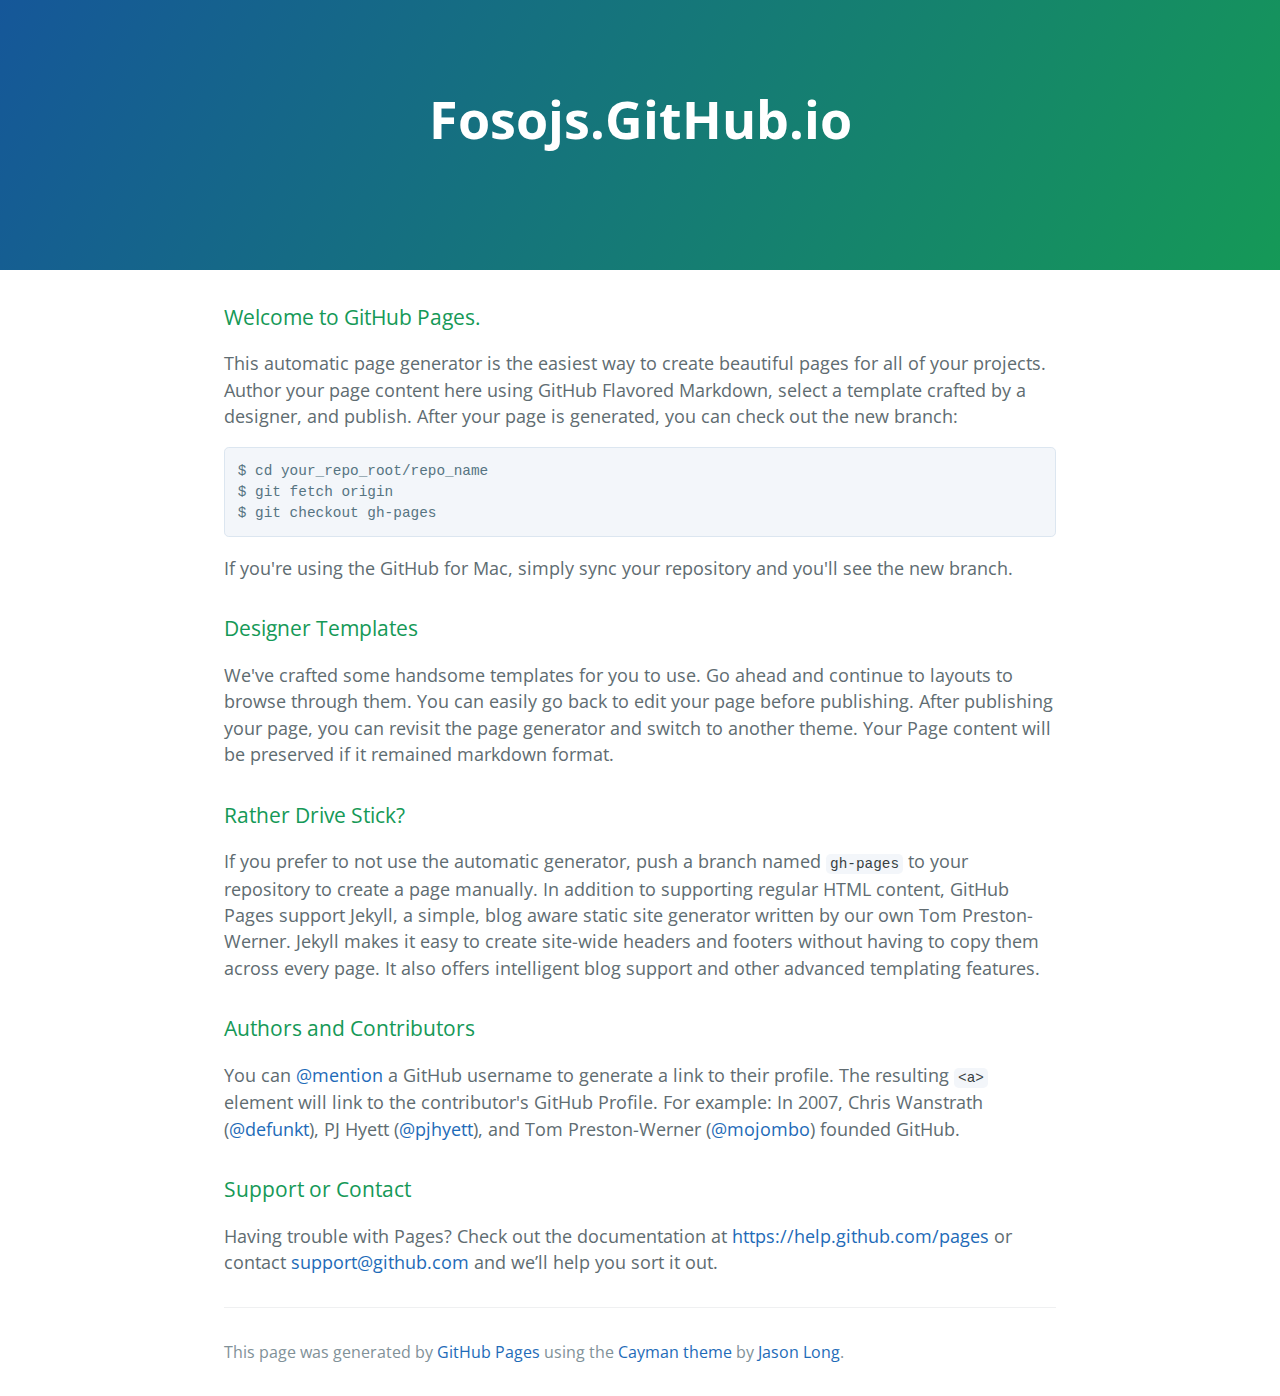
==== index.html @ 73aa97a2 "Replace master branch with page content via GitHub" ====
<!DOCTYPE html>
<html lang="en-us">
  <head>
    <meta charset="UTF-8">
    <title>Fosojs.GitHub.io by fosojs</title>
    <meta name="viewport" content="width=device-width, initial-scale=1">
    <link rel="stylesheet" type="text/css" href="stylesheets/normalize.css" media="screen">
    <link href='http://fonts.googleapis.com/css?family=Open+Sans:400,700' rel='stylesheet' type='text/css'>
    <link rel="stylesheet" type="text/css" href="stylesheets/stylesheet.css" media="screen">
    <link rel="stylesheet" type="text/css" href="stylesheets/github-light.css" media="screen">
  </head>
  <body>
    <section class="page-header">
      <h1 class="project-name">Fosojs.GitHub.io</h1>
      <h2 class="project-tagline"></h2>
    </section>

    <section class="main-content">
      <h3>
<a id="welcome-to-github-pages" class="anchor" href="#welcome-to-github-pages" aria-hidden="true"><span class="octicon octicon-link"></span></a>Welcome to GitHub Pages.</h3>

<p>This automatic page generator is the easiest way to create beautiful pages for all of your projects. Author your page content here using GitHub Flavored Markdown, select a template crafted by a designer, and publish. After your page is generated, you can check out the new branch:</p>

<pre><code>$ cd your_repo_root/repo_name
$ git fetch origin
$ git checkout gh-pages
</code></pre>

<p>If you're using the GitHub for Mac, simply sync your repository and you'll see the new branch.</p>

<h3>
<a id="designer-templates" class="anchor" href="#designer-templates" aria-hidden="true"><span class="octicon octicon-link"></span></a>Designer Templates</h3>

<p>We've crafted some handsome templates for you to use. Go ahead and continue to layouts to browse through them. You can easily go back to edit your page before publishing. After publishing your page, you can revisit the page generator and switch to another theme. Your Page content will be preserved if it remained markdown format.</p>

<h3>
<a id="rather-drive-stick" class="anchor" href="#rather-drive-stick" aria-hidden="true"><span class="octicon octicon-link"></span></a>Rather Drive Stick?</h3>

<p>If you prefer to not use the automatic generator, push a branch named <code>gh-pages</code> to your repository to create a page manually. In addition to supporting regular HTML content, GitHub Pages support Jekyll, a simple, blog aware static site generator written by our own Tom Preston-Werner. Jekyll makes it easy to create site-wide headers and footers without having to copy them across every page. It also offers intelligent blog support and other advanced templating features.</p>

<h3>
<a id="authors-and-contributors" class="anchor" href="#authors-and-contributors" aria-hidden="true"><span class="octicon octicon-link"></span></a>Authors and Contributors</h3>

<p>You can <a href="https://github.com/blog/821" class="user-mention">@mention</a> a GitHub username to generate a link to their profile. The resulting <code>&lt;a&gt;</code> element will link to the contributor's GitHub Profile. For example: In 2007, Chris Wanstrath (<a href="https://github.com/defunkt" class="user-mention">@defunkt</a>), PJ Hyett (<a href="https://github.com/pjhyett" class="user-mention">@pjhyett</a>), and Tom Preston-Werner (<a href="https://github.com/mojombo" class="user-mention">@mojombo</a>) founded GitHub.</p>

<h3>
<a id="support-or-contact" class="anchor" href="#support-or-contact" aria-hidden="true"><span class="octicon octicon-link"></span></a>Support or Contact</h3>

<p>Having trouble with Pages? Check out the documentation at <a href="https://help.github.com/pages">https://help.github.com/pages</a> or contact <a href="mailto:support@github.com">support@github.com</a> and we’ll help you sort it out.</p>

      <footer class="site-footer">

        <span class="site-footer-credits">This page was generated by <a href="https://pages.github.com">GitHub Pages</a> using the <a href="https://github.com/jasonlong/cayman-theme">Cayman theme</a> by <a href="https://twitter.com/jasonlong">Jason Long</a>.</span>
      </footer>

    </section>

  
  </body>
</html>
---- stylesheets/stylesheet.css ----
* {
  box-sizing: border-box; }

body {
  padding: 0;
  margin: 0;
  font-family: "Open Sans", "Helvetica Neue", Helvetica, Arial, sans-serif;
  font-size: 16px;
  line-height: 1.5;
  color: #606c71; }

a {
  color: #1e6bb8;
  text-decoration: none; }
  a:hover {
    text-decoration: underline; }

.btn {
  display: inline-block;
  margin-bottom: 1rem;
  color: rgba(255, 255, 255, 0.7);
  background-color: rgba(255, 255, 255, 0.08);
  border-color: rgba(255, 255, 255, 0.2);
  border-style: solid;
  border-width: 1px;
  border-radius: 0.3rem;
  transition: color 0.2s, background-color 0.2s, border-color 0.2s; }
  .btn + .btn {
    margin-left: 1rem; }

.btn:hover {
  color: rgba(255, 255, 255, 0.8);
  text-decoration: none;
  background-color: rgba(255, 255, 255, 0.2);
  border-color: rgba(255, 255, 255, 0.3); }

@media screen and (min-width: 64em) {
  .btn {
    padding: 0.75rem 1rem; } }

@media screen and (min-width: 42em) and (max-width: 64em) {
  .btn {
    padding: 0.6rem 0.9rem;
    font-size: 0.9rem; } }

@media screen and (max-width: 42em) {
  .btn {
    display: block;
    width: 100%;
    padding: 0.75rem;
    font-size: 0.9rem; }
    .btn + .btn {
      margin-top: 1rem;
      margin-left: 0; } }

.page-header {
  color: #fff;
  text-align: center;
  background-color: #159957;
  background-image: linear-gradient(120deg, #155799, #159957); }

@media screen and (min-width: 64em) {
  .page-header {
    padding: 5rem 6rem; } }

@media screen and (min-width: 42em) and (max-width: 64em) {
  .page-header {
    padding: 3rem 4rem; } }

@media screen and (max-width: 42em) {
  .page-header {
    padding: 2rem 1rem; } }

.project-name {
  margin-top: 0;
  margin-bottom: 0.1rem; }

@media screen and (min-width: 64em) {
  .project-name {
    font-size: 3.25rem; } }

@media screen and (min-width: 42em) and (max-width: 64em) {
  .project-name {
    font-size: 2.25rem; } }

@media screen and (max-width: 42em) {
  .project-name {
    font-size: 1.75rem; } }

.project-tagline {
  margin-bottom: 2rem;
  font-weight: normal;
  opacity: 0.7; }

@media screen and (min-width: 64em) {
  .project-tagline {
    font-size: 1.25rem; } }

@media screen and (min-width: 42em) and (max-width: 64em) {
  .project-tagline {
    font-size: 1.15rem; } }

@media screen and (max-width: 42em) {
  .project-tagline {
    font-size: 1rem; } }

.main-content :first-child {
  margin-top: 0; }
.main-content img {
  max-width: 100%; }
.main-content h1, .main-content h2, .main-content h3, .main-content h4, .main-content h5, .main-content h6 {
  margin-top: 2rem;
  margin-bottom: 1rem;
  font-weight: normal;
  color: #159957; }
.main-content p {
  margin-bottom: 1em; }
.main-content code {
  padding: 2px 4px;
  font-family: Consolas, "Liberation Mono", Menlo, Courier, monospace;
  font-size: 0.9rem;
  color: #383e41;
  background-color: #f3f6fa;
  border-radius: 0.3rem; }
.main-content pre {
  padding: 0.8rem;
  margin-top: 0;
  margin-bottom: 1rem;
  font: 1rem Consolas, "Liberation Mono", Menlo, Courier, monospace;
  color: #567482;
  word-wrap: normal;
  background-color: #f3f6fa;
  border: solid 1px #dce6f0;
  border-radius: 0.3rem; }
  .main-content pre > code {
    padding: 0;
    margin: 0;
    font-size: 0.9rem;
    color: #567482;
    word-break: normal;
    white-space: pre;
    background: transparent;
    border: 0; }
.main-content .highlight {
  margin-bottom: 1rem; }
  .main-content .highlight pre {
    margin-bottom: 0;
    word-break: normal; }
.main-content .highlight pre, .main-content pre {
  padding: 0.8rem;
  overflow: auto;
  font-size: 0.9rem;
  line-height: 1.45;
  border-radius: 0.3rem; }
.main-content pre code, .main-content pre tt {
  display: inline;
  max-width: initial;
  padding: 0;
  margin: 0;
  overflow: initial;
  line-height: inherit;
  word-wrap: normal;
  background-color: transparent;
  border: 0; }
  .main-content pre code:before, .main-content pre code:after, .main-content pre tt:before, .main-content pre tt:after {
    content: normal; }
.main-content ul, .main-content ol {
  margin-top: 0; }
.main-content blockquote {
  padding: 0 1rem;
  margin-left: 0;
  color: #819198;
  border-left: 0.3rem solid #dce6f0; }
  .main-content blockquote > :first-child {
    margin-top: 0; }
  .main-content blockquote > :last-child {
    margin-bottom: 0; }
.main-content table {
  display: block;
  width: 100%;
  overflow: auto;
  word-break: normal;
  word-break: keep-all; }
  .main-content table th {
    font-weight: bold; }
  .main-content table th, .main-content table td {
    padding: 0.5rem 1rem;
    border: 1px solid #e9ebec; }
.main-content dl {
  padding: 0; }
  .main-content dl dt {
    padding: 0;
    margin-top: 1rem;
    font-size: 1rem;
    font-weight: bold; }
  .main-content dl dd {
    padding: 0;
    margin-bottom: 1rem; }
.main-content hr {
  height: 2px;
  padding: 0;
  margin: 1rem 0;
  background-color: #eff0f1;
  border: 0; }

@media screen and (min-width: 64em) {
  .main-content {
    max-width: 64rem;
    padding: 2rem 6rem;
    margin: 0 auto;
    font-size: 1.1rem; } }

@media screen and (min-width: 42em) and (max-width: 64em) {
  .main-content {
    padding: 2rem 4rem;
    font-size: 1.1rem; } }

@media screen and (max-width: 42em) {
  .main-content {
    padding: 2rem 1rem;
    font-size: 1rem; } }

.site-footer {
  padding-top: 2rem;
  margin-top: 2rem;
  border-top: solid 1px #eff0f1; }

.site-footer-owner {
  display: block;
  font-weight: bold; }

.site-footer-credits {
  color: #819198; }

@media screen and (min-width: 64em) {
  .site-footer {
    font-size: 1rem; } }

@media screen and (min-width: 42em) and (max-width: 64em) {
  .site-footer {
    font-size: 1rem; } }

@media screen and (max-width: 42em) {
  .site-footer {
    font-size: 0.9rem; } }
---- stylesheets/github-light.css ----
/*
   Copyright 2014 GitHub Inc.

   Licensed under the Apache License, Version 2.0 (the "License");
   you may not use this file except in compliance with the License.
   You may obtain a copy of the License at

       http://www.apache.org/licenses/LICENSE-2.0

   Unless required by applicable law or agreed to in writing, software
   distributed under the License is distributed on an "AS IS" BASIS,
   WITHOUT WARRANTIES OR CONDITIONS OF ANY KIND, either express or implied.
   See the License for the specific language governing permissions and
   limitations under the License.

*/

.pl-c /* comment */ {
  color: #969896;
}

.pl-c1      /* constant, markup.raw, meta.diff.header, meta.module-reference, meta.property-name, support, support.constant, support.variable, variable.other.constant */,
.pl-s .pl-v /* string variable */ {
  color: #0086b3;
}

.pl-e  /* entity */,
.pl-en /* entity.name */ {
  color: #795da3;
}

.pl-s .pl-s1 /* string source */,
.pl-smi      /* storage.modifier.import, storage.modifier.package, storage.type.java, variable.other, variable.parameter.function */ {
  color: #333;
}

.pl-ent /* entity.name.tag */ {
  color: #63a35c;
}

.pl-k /* keyword, storage, storage.type */ {
  color: #a71d5d;
}

.pl-pds              /* punctuation.definition.string, string.regexp.character-class */,
.pl-s                /* string */,
.pl-s .pl-pse .pl-s1 /* string punctuation.section.embedded source */,
.pl-sr               /* string.regexp */,
.pl-sr .pl-cce       /* string.regexp constant.character.escape */,
.pl-sr .pl-sra       /* string.regexp string.regexp.arbitrary-repitition */,
.pl-sr .pl-sre       /* string.regexp source.ruby.embedded */ {
  color: #183691;
}

.pl-v /* variable */ {
  color: #ed6a43;
}

.pl-id /* invalid.deprecated */ {
  color: #b52a1d;
}

.pl-ii /* invalid.illegal */ {
  background-color: #b52a1d;
  color: #f8f8f8;
}

.pl-sr .pl-cce /* string.regexp constant.character.escape */ {
  color: #63a35c;
  font-weight: bold;
}

.pl-ml /* markup.list */ {
  color: #693a17;
}

.pl-mh        /* markup.heading */,
.pl-mh .pl-en /* markup.heading entity.name */,
.pl-ms        /* meta.separator */ {
  color: #1d3e81;
  font-weight: bold;
}

.pl-mq /* markup.quote */ {
  color: #008080;
}

.pl-mi /* markup.italic */ {
  color: #333;
  font-style: italic;
}

.pl-mb /* markup.bold */ {
  color: #333;
  font-weight: bold;
}

.pl-md /* markup.deleted, meta.diff.header.from-file */ {
  background-color: #ffecec;
  color: #bd2c00;
}

.pl-mi1 /* markup.inserted, meta.diff.header.to-file */ {
  background-color: #eaffea;
  color: #55a532;
}

.pl-mdr /* meta.diff.range */ {
  color: #795da3;
  font-weight: bold;
}

.pl-mo /* meta.output */ {
  color: #1d3e81;
}
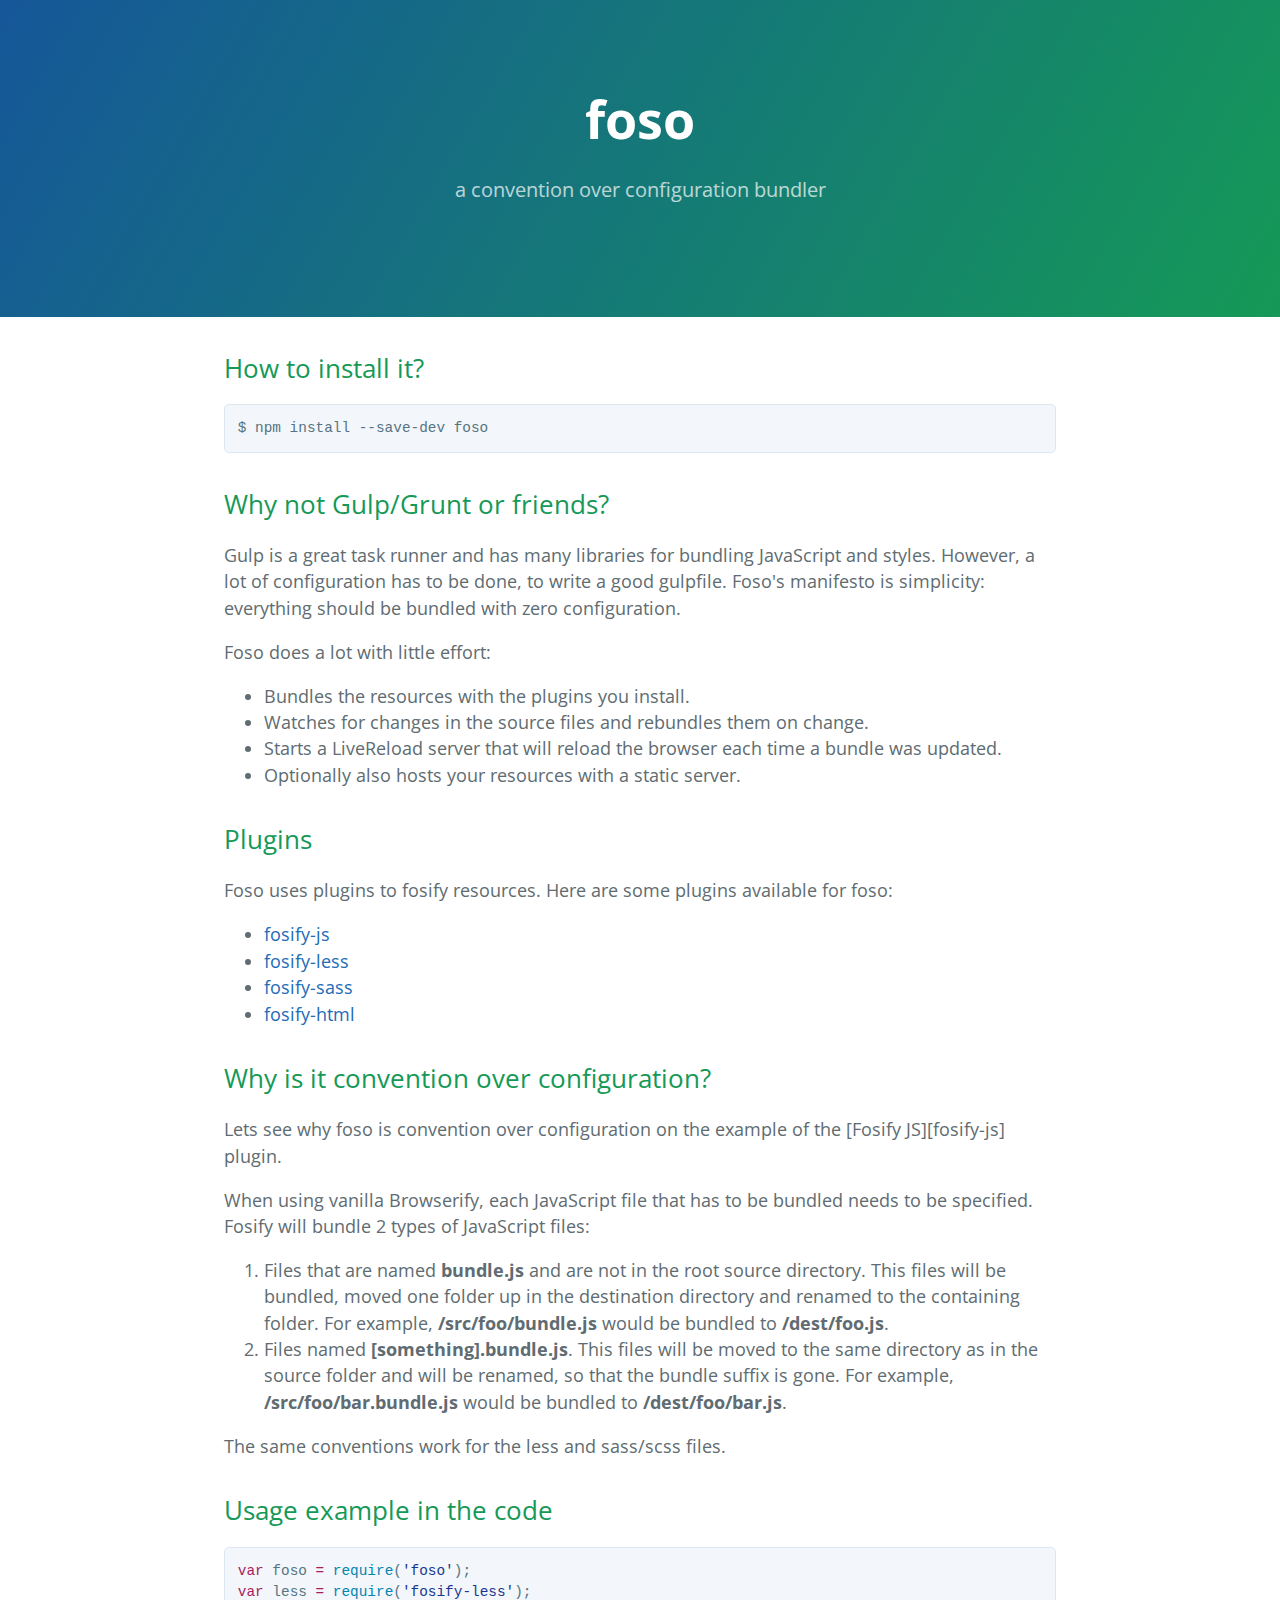
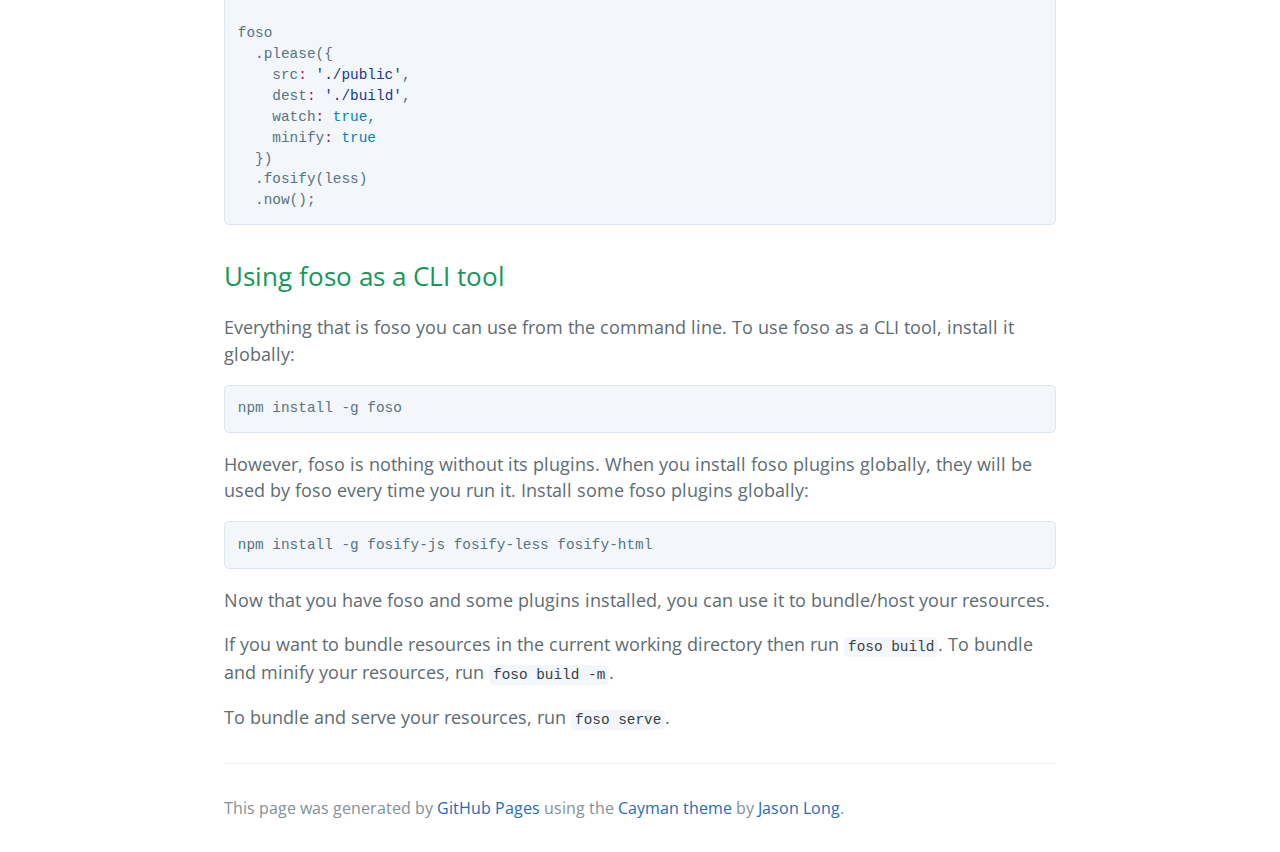
==== commit 79c29028: "Replace master branch with page content via GitHub" ====
--- a/index.html
+++ b/index.html
@@ -2,7 +2,7 @@
 <html lang="en-us">
   <head>
     <meta charset="UTF-8">
-    <title>Fosojs.GitHub.io by fosojs</title>
+    <title>foso by fosojs</title>
     <meta name="viewport" content="width=device-width, initial-scale=1">
     <link rel="stylesheet" type="text/css" href="stylesheets/normalize.css" media="screen">
     <link href='http://fonts.googleapis.com/css?family=Open+Sans:400,700' rel='stylesheet' type='text/css'>
@@ -11,42 +11,91 @@
   </head>
   <body>
     <section class="page-header">
-      <h1 class="project-name">Fosojs.GitHub.io</h1>
-      <h2 class="project-tagline"></h2>
+      <h1 class="project-name">foso</h1>
+      <h2 class="project-tagline">a convention over configuration bundler</h2>
     </section>
 
     <section class="main-content">
-      <h3>
-<a id="welcome-to-github-pages" class="anchor" href="#welcome-to-github-pages" aria-hidden="true"><span class="octicon octicon-link"></span></a>Welcome to GitHub Pages.</h3>
+      <h2>
+<a id="how-to-install-it" class="anchor" href="#how-to-install-it" aria-hidden="true"><span class="octicon octicon-link"></span></a>How to install it?</h2>
 
-<p>This automatic page generator is the easiest way to create beautiful pages for all of your projects. Author your page content here using GitHub Flavored Markdown, select a template crafted by a designer, and publish. After your page is generated, you can check out the new branch:</p>
-
-<pre><code>$ cd your_repo_root/repo_name
-$ git fetch origin
-$ git checkout gh-pages
+<pre><code>$ npm install --save-dev foso
 </code></pre>
 
-<p>If you're using the GitHub for Mac, simply sync your repository and you'll see the new branch.</p>
+<h2>
+<a id="why-not-gulpgrunt-or-friends" class="anchor" href="#why-not-gulpgrunt-or-friends" aria-hidden="true"><span class="octicon octicon-link"></span></a>Why not Gulp/Grunt or friends?</h2>
 
-<h3>
-<a id="designer-templates" class="anchor" href="#designer-templates" aria-hidden="true"><span class="octicon octicon-link"></span></a>Designer Templates</h3>
+<p>Gulp is a great task runner and has many libraries for bundling JavaScript and styles. However, a lot of configuration has to be done, to write a good gulpfile. Foso's manifesto is simplicity: everything should be bundled with zero configuration.</p>
 
-<p>We've crafted some handsome templates for you to use. Go ahead and continue to layouts to browse through them. You can easily go back to edit your page before publishing. After publishing your page, you can revisit the page generator and switch to another theme. Your Page content will be preserved if it remained markdown format.</p>
+<p>Foso does a lot with little effort:</p>
 
-<h3>
-<a id="rather-drive-stick" class="anchor" href="#rather-drive-stick" aria-hidden="true"><span class="octicon octicon-link"></span></a>Rather Drive Stick?</h3>
+<ul>
+<li>Bundles the resources with the plugins you install.</li>
+<li>Watches for changes in the source files and rebundles them on change.</li>
+<li>Starts a LiveReload server that will reload the browser each time a bundle was updated.</li>
+<li>Optionally also hosts your resources with a static server.</li>
+</ul>
 
-<p>If you prefer to not use the automatic generator, push a branch named <code>gh-pages</code> to your repository to create a page manually. In addition to supporting regular HTML content, GitHub Pages support Jekyll, a simple, blog aware static site generator written by our own Tom Preston-Werner. Jekyll makes it easy to create site-wide headers and footers without having to copy them across every page. It also offers intelligent blog support and other advanced templating features.</p>
+<h2>
+<a id="plugins" class="anchor" href="#plugins" aria-hidden="true"><span class="octicon octicon-link"></span></a>Plugins</h2>
 
-<h3>
-<a id="authors-and-contributors" class="anchor" href="#authors-and-contributors" aria-hidden="true"><span class="octicon octicon-link"></span></a>Authors and Contributors</h3>
+<p>Foso uses plugins to fosify resources. Here are some plugins available for foso:</p>
 
-<p>You can <a href="https://github.com/blog/821" class="user-mention">@mention</a> a GitHub username to generate a link to their profile. The resulting <code>&lt;a&gt;</code> element will link to the contributor's GitHub Profile. For example: In 2007, Chris Wanstrath (<a href="https://github.com/defunkt" class="user-mention">@defunkt</a>), PJ Hyett (<a href="https://github.com/pjhyett" class="user-mention">@pjhyett</a>), and Tom Preston-Werner (<a href="https://github.com/mojombo" class="user-mention">@mojombo</a>) founded GitHub.</p>
+<ul>
+<li><a href="https://github.com/fosojs/fosify-js">fosify-js</a></li>
+<li><a href="https://github.com/fosojs/fosify-less">fosify-less</a></li>
+<li><a href="https://github.com/fosojs/fosify-sass">fosify-sass</a></li>
+<li><a href="https://github.com/fosojs/fosify-html">fosify-html</a></li>
+</ul>
 
-<h3>
-<a id="support-or-contact" class="anchor" href="#support-or-contact" aria-hidden="true"><span class="octicon octicon-link"></span></a>Support or Contact</h3>
+<h2>
+<a id="why-is-it-convention-over-configuration" class="anchor" href="#why-is-it-convention-over-configuration" aria-hidden="true"><span class="octicon octicon-link"></span></a>Why is it convention over configuration?</h2>
 
-<p>Having trouble with Pages? Check out the documentation at <a href="https://help.github.com/pages">https://help.github.com/pages</a> or contact <a href="mailto:support@github.com">support@github.com</a> and we’ll help you sort it out.</p>
+<p>Lets see why foso is convention over configuration on the example of the [Fosify JS][fosify-js] plugin.</p>
+
+<p>When using vanilla Browserify, each JavaScript file that has to be bundled needs to be specified. Fosify will bundle 2 types of JavaScript files:</p>
+
+<ol>
+<li>Files that are named <strong>bundle.js</strong> and are not in the root source directory. This files will be bundled, moved one folder up in the destination directory and renamed to the containing folder. For example, <strong>/src/foo/bundle.js</strong> would be bundled to <strong>/dest/foo.js</strong>.</li>
+<li>Files named <strong>[something].bundle.js</strong>. This files will be moved to the same directory as in the source folder and will be renamed, so that the bundle suffix is gone. For example, <strong>/src/foo/bar.bundle.js</strong> would be bundled to <strong>/dest/foo/bar.js</strong>.</li>
+</ol>
+
+<p>The same conventions work for the less and sass/scss files.</p>
+
+<h2>
+<a id="usage-example-in-the-code" class="anchor" href="#usage-example-in-the-code" aria-hidden="true"><span class="octicon octicon-link"></span></a>Usage example in the code</h2>
+
+<div class="highlight highlight-js"><pre><span class="pl-k">var</span> foso <span class="pl-k">=</span> <span class="pl-c1">require</span>(<span class="pl-s"><span class="pl-pds">'</span>foso<span class="pl-pds">'</span></span>);
+<span class="pl-k">var</span> less <span class="pl-k">=</span> <span class="pl-c1">require</span>(<span class="pl-s"><span class="pl-pds">'</span>fosify-less<span class="pl-pds">'</span></span>);
+
+foso
+  .please({
+    src<span class="pl-k">:</span> <span class="pl-s"><span class="pl-pds">'</span>./public<span class="pl-pds">'</span></span>,
+    dest<span class="pl-k">:</span> <span class="pl-s"><span class="pl-pds">'</span>./build<span class="pl-pds">'</span></span>,
+    watch<span class="pl-k">:</span> <span class="pl-c1">true</span>,
+    minify<span class="pl-k">:</span> <span class="pl-c1">true</span>
+  })
+  .fosify(less)
+  .now();</pre></div>
+
+<h2>
+<a id="using-foso-as-a-cli-tool" class="anchor" href="#using-foso-as-a-cli-tool" aria-hidden="true"><span class="octicon octicon-link"></span></a>Using foso as a CLI tool</h2>
+
+<p>Everything that is foso you can use from the command line. To use foso as a CLI tool, install it globally:</p>
+
+<pre><code>npm install -g foso
+</code></pre>
+
+<p>However, foso is nothing without its plugins. When you install foso plugins globally, they will be used by foso every time you run it. Install some foso plugins globally:</p>
+
+<pre><code>npm install -g fosify-js fosify-less fosify-html
+</code></pre>
+
+<p>Now that you have foso and some plugins installed, you can use it to bundle/host your resources.</p>
+
+<p>If you want to bundle resources in the current working directory then run <code>foso build</code>. To bundle and minify your resources, run <code>foso build -m</code>.</p>
+
+<p>To bundle and serve your resources, run <code>foso serve</code>.</p>
 
       <footer class="site-footer">
 
@@ -55,7 +104,17 @@
 
     </section>
 
-  
+            <script type="text/javascript">
+            var gaJsHost = (("https:" == document.location.protocol) ? "https://ssl." : "http://www.");
+            document.write(unescape("%3Cscript src='" + gaJsHost + "google-analytics.com/ga.js' type='text/javascript'%3E%3C/script%3E"));
+          </script>
+          <script type="text/javascript">
+            try {
+              var pageTracker = _gat._getTracker("UA-64572930-1");
+            pageTracker._trackPageview();
+            } catch(err) {}
+          </script>
+
   </body>
 </html>
 
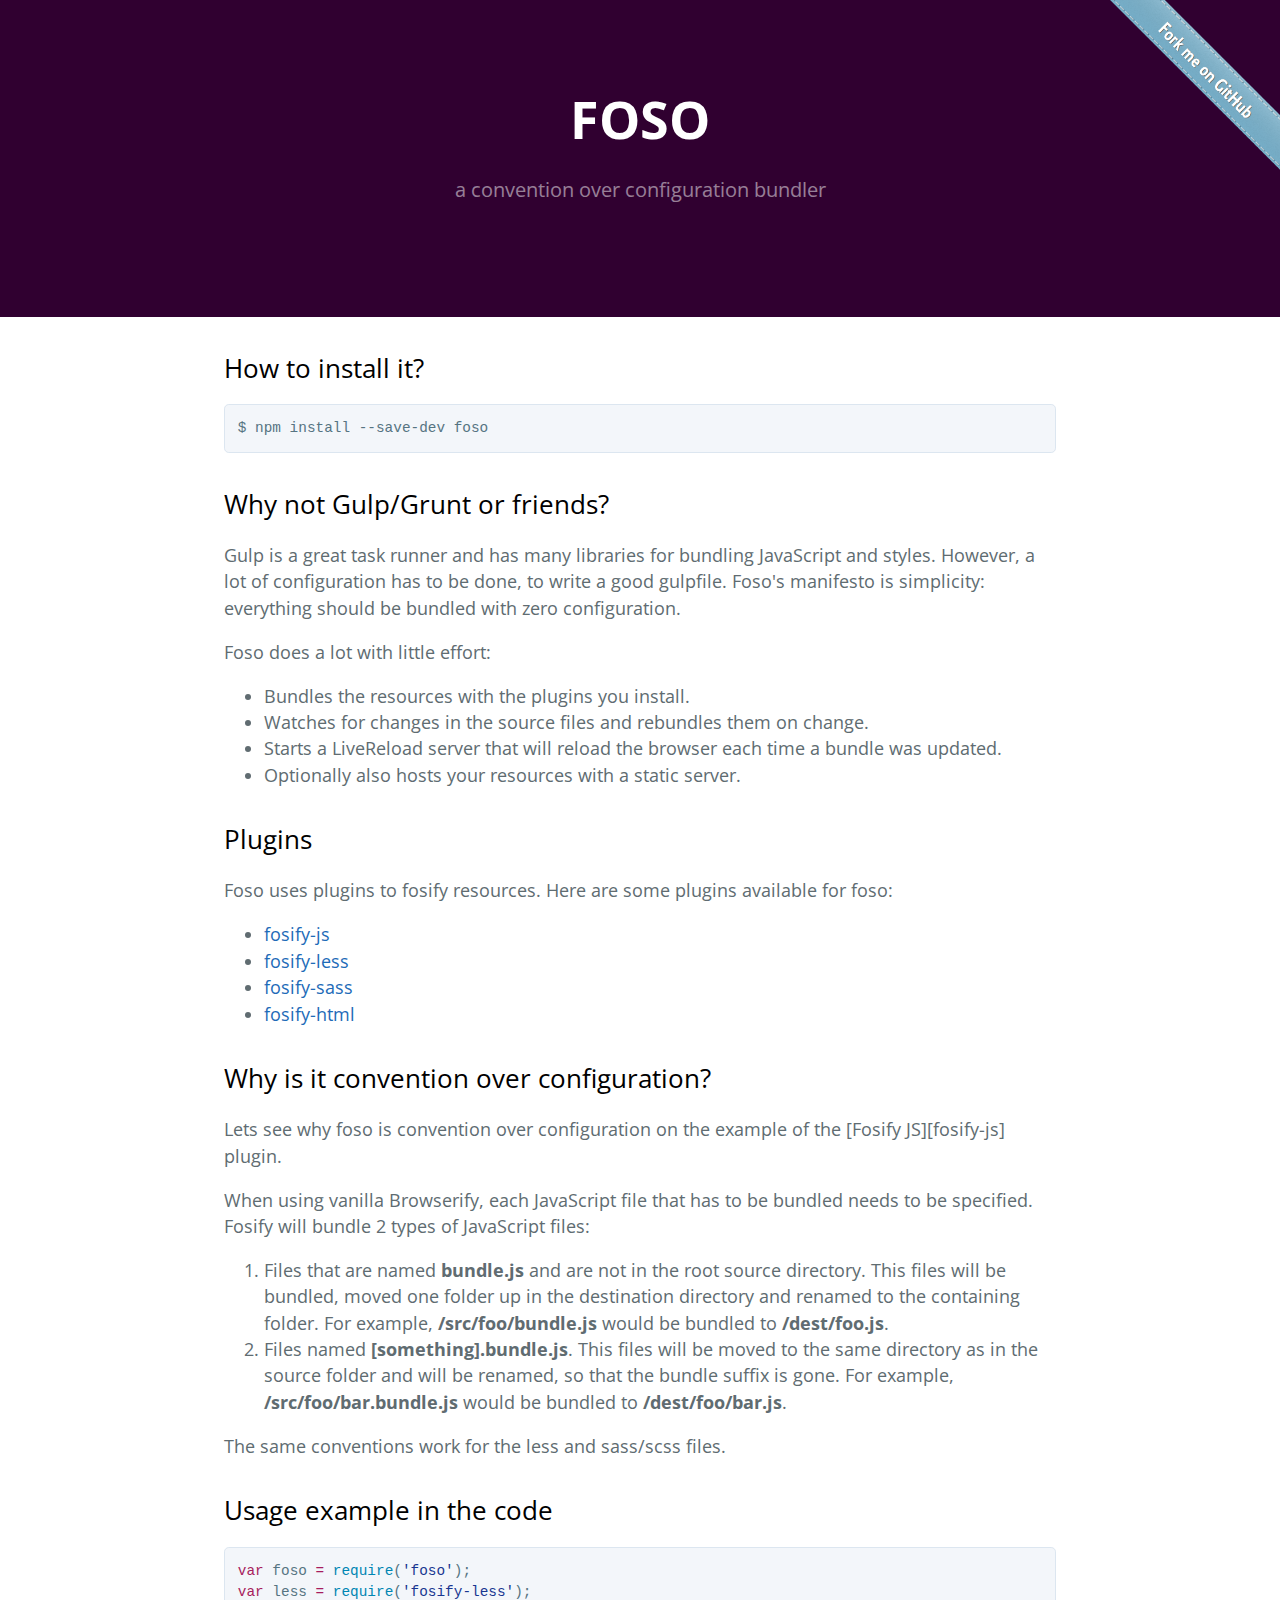
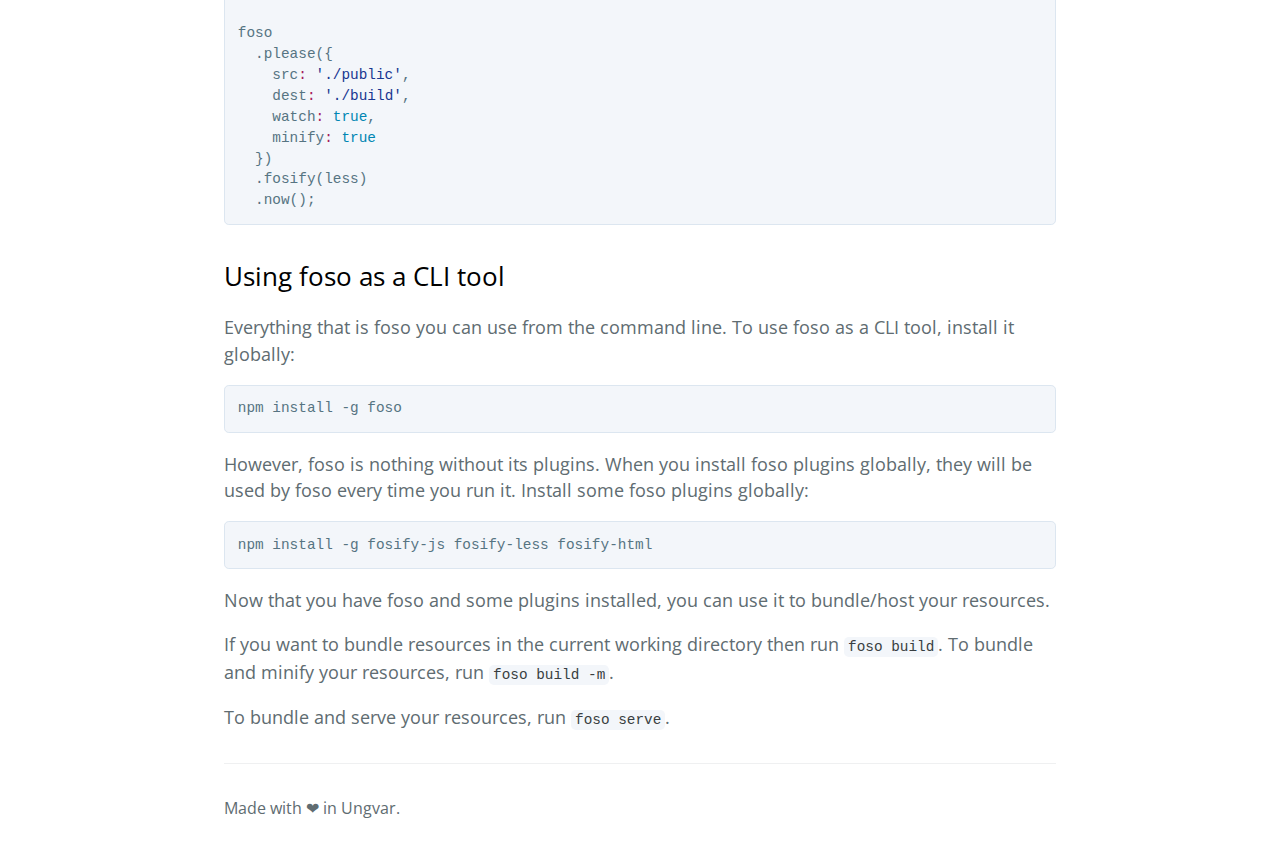
==== commit 53dadb6a: "Slightly redesigned" ====
--- a/index.html
+++ b/index.html
@@ -10,8 +10,11 @@
     <link rel="stylesheet" type="text/css" href="stylesheets/github-light.css" media="screen">
   </head>
   <body>
+    <a class="fork-me" href="https://github.com/fosojs/foso">
+      <img src="/img/fork-me.png">
+    </a>
     <section class="page-header">
-      <h1 class="project-name">foso</h1>
+      <h1 class="project-name">FOSO</h1>
       <h2 class="project-tagline">a convention over configuration bundler</h2>
     </section>
 
@@ -98,8 +101,7 @@
 <p>To bundle and serve your resources, run <code>foso serve</code>.</p>
 
       <footer class="site-footer">
-
-        <span class="site-footer-credits">This page was generated by <a href="https://pages.github.com">GitHub Pages</a> using the <a href="https://github.com/jasonlong/cayman-theme">Cayman theme</a> by <a href="https://twitter.com/jasonlong">Jason Long</a>.</span>
+        Made with &#10084; in Ungvar.
       </footer>
 
     </section>
--- a/stylesheets/stylesheet.css
+++ b/stylesheets/stylesheet.css
@@ -56,8 +56,8 @@
 .page-header {
   color: #fff;
   text-align: center;
-  background-color: #159957;
-  background-image: linear-gradient(120deg, #155799, #159957); }
+  background-color: #300030;
+}
 
 @media screen and (min-width: 64em) {
   .page-header {
@@ -90,7 +90,8 @@
 .project-tagline {
   margin-bottom: 2rem;
   font-weight: normal;
-  opacity: 0.7; }
+  color: rgba(255, 255, 255, 0.498039);
+}
 
 @media screen and (min-width: 64em) {
   .project-tagline {
@@ -112,7 +113,7 @@
   margin-top: 2rem;
   margin-bottom: 1rem;
   font-weight: normal;
-  color: #159957; }
+  color: black; }
 .main-content p {
   margin-bottom: 1em; }
 .main-content code {
@@ -243,3 +244,18 @@
 @media screen and (max-width: 42em) {
   .site-footer {
     font-size: 0.9rem; } }
+
+
+
+
+.fork-me {
+  position: absolute;
+  top: 0;
+  right: 0;
+  width: 170px;
+}
+
+.fork-me img {
+  max-width: 100%;
+  border: 0;
+}
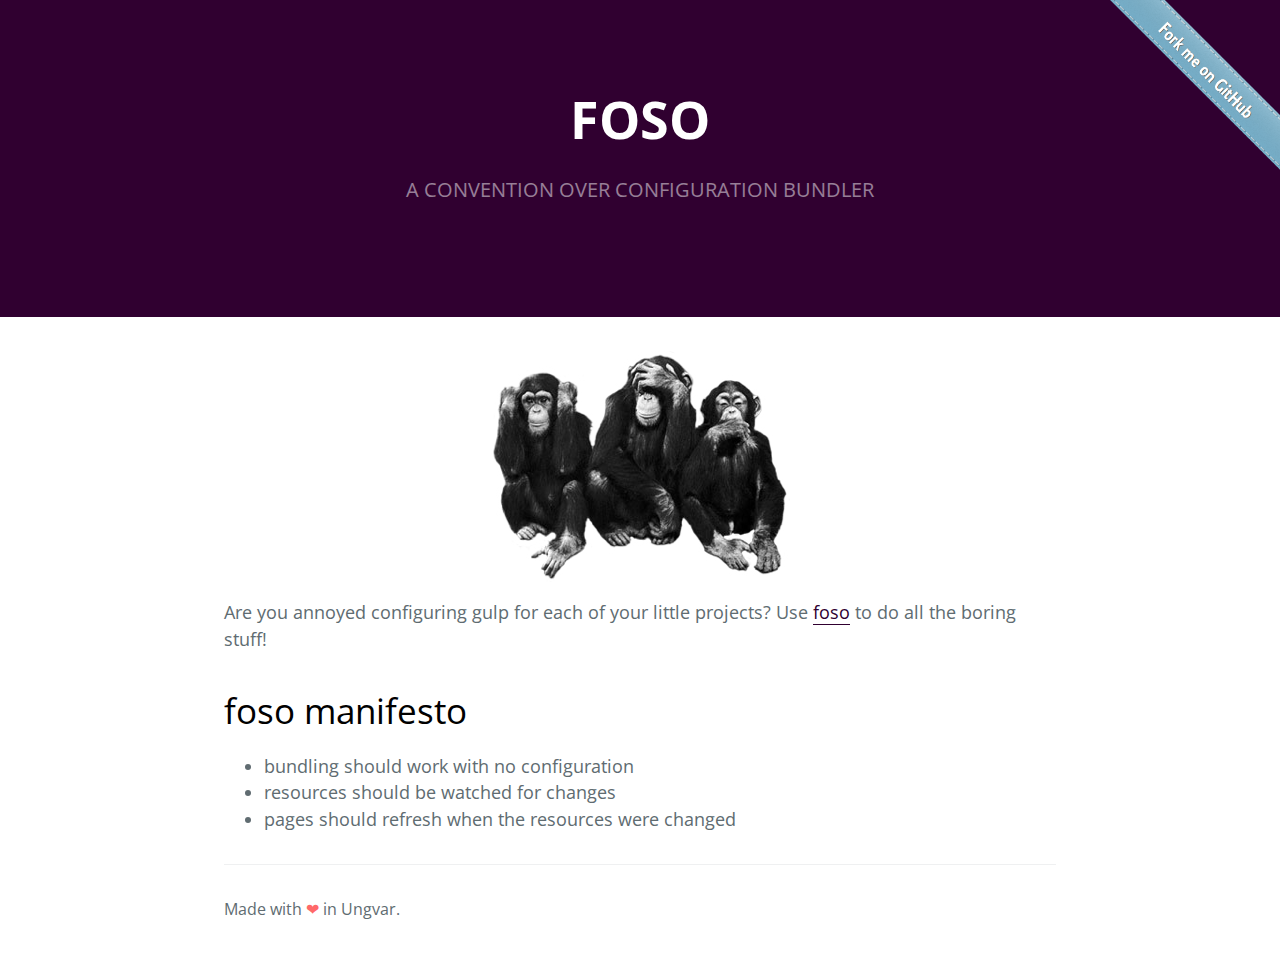
==== commit 692220f3: "Site made smaller, to contain only general information." ====
--- a/index.html
+++ b/index.html
@@ -2,12 +2,14 @@
 <html lang="en-us">
   <head>
     <meta charset="UTF-8">
-    <title>foso by fosojs</title>
+    <title>foso - a convention over configuration bundler</title>
     <meta name="viewport" content="width=device-width, initial-scale=1">
     <link rel="stylesheet" type="text/css" href="stylesheets/normalize.css" media="screen">
     <link href='http://fonts.googleapis.com/css?family=Open+Sans:400,700' rel='stylesheet' type='text/css'>
     <link rel="stylesheet" type="text/css" href="stylesheets/stylesheet.css" media="screen">
     <link rel="stylesheet" type="text/css" href="stylesheets/github-light.css" media="screen">
+    <meta name="description" content="A convention over configuration bundler">
+    <meta name="keywords" content="bundler,HTML,CSS,JavaScript">
   </head>
   <body>
     <a class="fork-me" href="https://github.com/fosojs/foso">
@@ -19,104 +21,32 @@
     </section>
 
     <section class="main-content">
-      <h2>
-<a id="how-to-install-it" class="anchor" href="#how-to-install-it" aria-hidden="true"><span class="octicon octicon-link"></span></a>How to install it?</h2>
+      <img class="monkeys" src="/img/3-wise-monkeys.png">
 
-<pre><code>$ npm install --save-dev foso
-</code></pre>
+      <p>Are you annoyed configuring gulp for each of your little projects? Use <a class="link" href="https://github.com/fosojs/foso">foso</a> to do all the boring stuff!</p>
 
-<h2>
-<a id="why-not-gulpgrunt-or-friends" class="anchor" href="#why-not-gulpgrunt-or-friends" aria-hidden="true"><span class="octicon octicon-link"></span></a>Why not Gulp/Grunt or friends?</h2>
-
-<p>Gulp is a great task runner and has many libraries for bundling JavaScript and styles. However, a lot of configuration has to be done, to write a good gulpfile. Foso's manifesto is simplicity: everything should be bundled with zero configuration.</p>
-
-<p>Foso does a lot with little effort:</p>
-
-<ul>
-<li>Bundles the resources with the plugins you install.</li>
-<li>Watches for changes in the source files and rebundles them on change.</li>
-<li>Starts a LiveReload server that will reload the browser each time a bundle was updated.</li>
-<li>Optionally also hosts your resources with a static server.</li>
-</ul>
-
-<h2>
-<a id="plugins" class="anchor" href="#plugins" aria-hidden="true"><span class="octicon octicon-link"></span></a>Plugins</h2>
-
-<p>Foso uses plugins to fosify resources. Here are some plugins available for foso:</p>
-
-<ul>
-<li><a href="https://github.com/fosojs/fosify-js">fosify-js</a></li>
-<li><a href="https://github.com/fosojs/fosify-less">fosify-less</a></li>
-<li><a href="https://github.com/fosojs/fosify-sass">fosify-sass</a></li>
-<li><a href="https://github.com/fosojs/fosify-html">fosify-html</a></li>
-</ul>
-
-<h2>
-<a id="why-is-it-convention-over-configuration" class="anchor" href="#why-is-it-convention-over-configuration" aria-hidden="true"><span class="octicon octicon-link"></span></a>Why is it convention over configuration?</h2>
-
-<p>Lets see why foso is convention over configuration on the example of the [Fosify JS][fosify-js] plugin.</p>
-
-<p>When using vanilla Browserify, each JavaScript file that has to be bundled needs to be specified. Fosify will bundle 2 types of JavaScript files:</p>
-
-<ol>
-<li>Files that are named <strong>bundle.js</strong> and are not in the root source directory. This files will be bundled, moved one folder up in the destination directory and renamed to the containing folder. For example, <strong>/src/foo/bundle.js</strong> would be bundled to <strong>/dest/foo.js</strong>.</li>
-<li>Files named <strong>[something].bundle.js</strong>. This files will be moved to the same directory as in the source folder and will be renamed, so that the bundle suffix is gone. For example, <strong>/src/foo/bar.bundle.js</strong> would be bundled to <strong>/dest/foo/bar.js</strong>.</li>
-</ol>
-
-<p>The same conventions work for the less and sass/scss files.</p>
-
-<h2>
-<a id="usage-example-in-the-code" class="anchor" href="#usage-example-in-the-code" aria-hidden="true"><span class="octicon octicon-link"></span></a>Usage example in the code</h2>
-
-<div class="highlight highlight-js"><pre><span class="pl-k">var</span> foso <span class="pl-k">=</span> <span class="pl-c1">require</span>(<span class="pl-s"><span class="pl-pds">'</span>foso<span class="pl-pds">'</span></span>);
-<span class="pl-k">var</span> less <span class="pl-k">=</span> <span class="pl-c1">require</span>(<span class="pl-s"><span class="pl-pds">'</span>fosify-less<span class="pl-pds">'</span></span>);
-
-foso
-  .please({
-    src<span class="pl-k">:</span> <span class="pl-s"><span class="pl-pds">'</span>./public<span class="pl-pds">'</span></span>,
-    dest<span class="pl-k">:</span> <span class="pl-s"><span class="pl-pds">'</span>./build<span class="pl-pds">'</span></span>,
-    watch<span class="pl-k">:</span> <span class="pl-c1">true</span>,
-    minify<span class="pl-k">:</span> <span class="pl-c1">true</span>
-  })
-  .fosify(less)
-  .now();</pre></div>
-
-<h2>
-<a id="using-foso-as-a-cli-tool" class="anchor" href="#using-foso-as-a-cli-tool" aria-hidden="true"><span class="octicon octicon-link"></span></a>Using foso as a CLI tool</h2>
-
-<p>Everything that is foso you can use from the command line. To use foso as a CLI tool, install it globally:</p>
-
-<pre><code>npm install -g foso
-</code></pre>
-
-<p>However, foso is nothing without its plugins. When you install foso plugins globally, they will be used by foso every time you run it. Install some foso plugins globally:</p>
-
-<pre><code>npm install -g fosify-js fosify-less fosify-html
-</code></pre>
-
-<p>Now that you have foso and some plugins installed, you can use it to bundle/host your resources.</p>
-
-<p>If you want to bundle resources in the current working directory then run <code>foso build</code>. To bundle and minify your resources, run <code>foso build -m</code>.</p>
-
-<p>To bundle and serve your resources, run <code>foso serve</code>.</p>
+      <h1>foso manifesto</h1>
+      <ul>
+        <li>bundling should work with no configuration
+        <li>resources should be watched for changes
+        <li>pages should refresh when the resources were changed
+      </ul>
 
       <footer class="site-footer">
-        Made with &#10084; in Ungvar.
+        Made with <span class="love">&#10084;</span> in Ungvar.
       </footer>
 
     </section>
-
-            <script type="text/javascript">
-            var gaJsHost = (("https:" == document.location.protocol) ? "https://ssl." : "http://www.");
-            document.write(unescape("%3Cscript src='" + gaJsHost + "google-analytics.com/ga.js' type='text/javascript'%3E%3C/script%3E"));
-          </script>
-          <script type="text/javascript">
-            try {
-              var pageTracker = _gat._getTracker("UA-64572930-1");
-            pageTracker._trackPageview();
-            } catch(err) {}
-          </script>
-
+    <script type="text/javascript">
+      var gaJsHost = (("https:" == document.location.protocol) ? "https://ssl." : "http://www.");
+      document.write(unescape("%3Cscript src='" + gaJsHost + "google-analytics.com/ga.js' type='text/javascript'%3E%3C/script%3E"));
+    </script>
+    <script type="text/javascript">
+      try {
+        var pageTracker = _gat._getTracker("UA-64572930-1");
+      pageTracker._trackPageview();
+      } catch(err) {}
+    </script>
   </body>
 </html>
 
--- a/stylesheets/stylesheet.css
+++ b/stylesheets/stylesheet.css
@@ -91,6 +91,7 @@
   margin-bottom: 2rem;
   font-weight: normal;
   color: rgba(255, 255, 255, 0.498039);
+  text-transform: uppercase;
 }
 
 @media screen and (min-width: 64em) {
@@ -259,3 +260,23 @@
   max-width: 100%;
   border: 0;
 }
+
+.monkeys {
+  display: block;
+  margin: 0 auto;
+}
+
+.love {
+  color: #FF6969;
+}
+
+.link {
+  color: #300030;
+  border-bottom: 1px solid #300030;
+}
+
+.link:hover {
+  text-decoration: none;
+  background-color: #300030;
+  color: white;
+}
